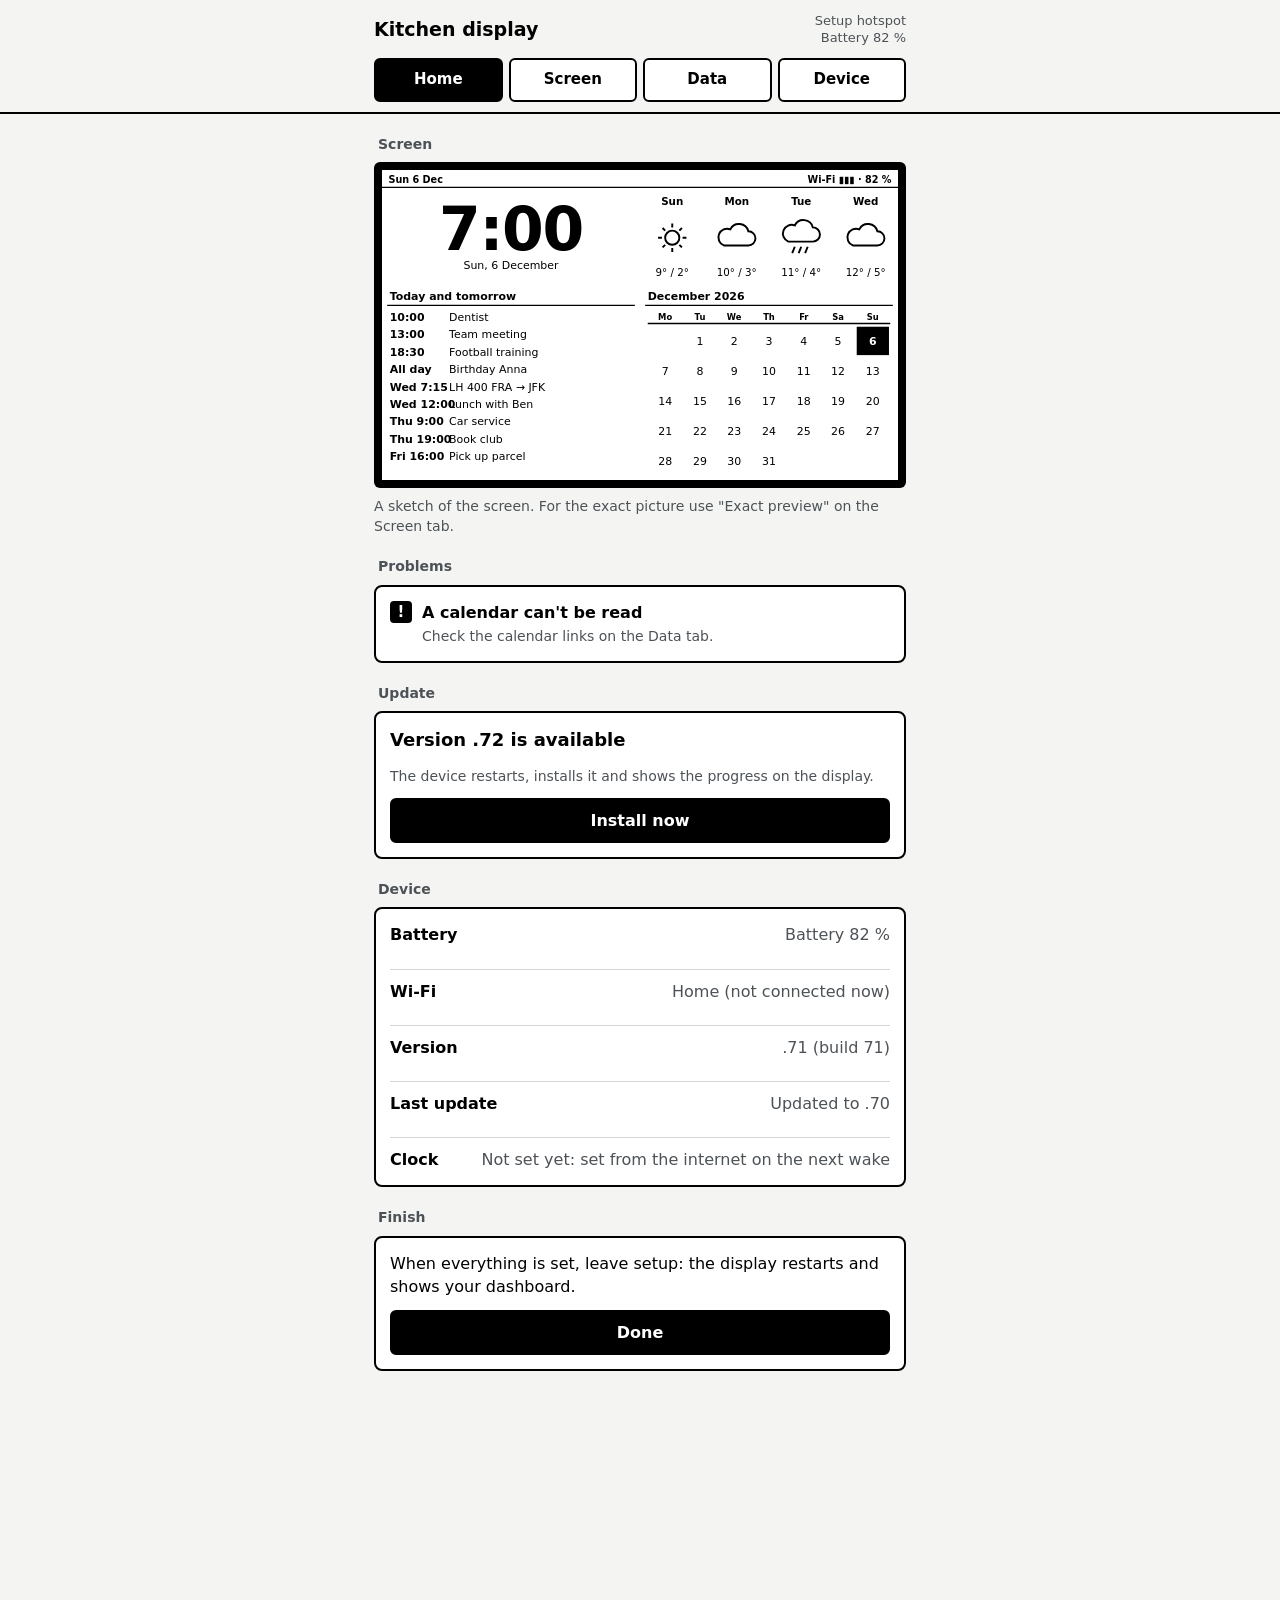
==== web/dev/index.html @ f46f5c61 "Stage 5: setup app and layout editor (build 71) The device serves a new setup app (web/, compiled in" ====
<!DOCTYPE html>
<html lang="en">
<head>
<meta charset="utf-8">
<meta name="viewport" content="width=device-width, initial-scale=1, viewport-fit=cover">
<title>Display setup (dev, mock device)</title>
<!-- Development page: the real app with a fake device (mock.js answers every /api/ call).
     Options in the address: ?first=1 first start, ?home=1 home network (code 123456),
     ?offline=1 no internet on the device, ?slow=1 slow answers, ?down=1 device doesn't answer,
     ?classic=1 Classic layout, ?mem=1 exact preview fails (503). Not part of the bundle. -->
<link rel="stylesheet" href="../app.css">
</head>
<body class="t-paper">
<div id="app"><div class="full"><p><span class="spin"></span>Loading…</p></div></div>
<script src="../layout.js"></script>
<script src="mock.js"></script>
<script src="../app.js"></script>
</body>
</html>
---- web/app.css ----
/* Setup app, "Paper" look (docs/plans/STAGE5_SETUP_APP.md, decision 4). System fonts only: the
   phone has no internet in setup mode. */
.t-paper {
  --bg: #f4f5f3; --s: #fff; --ink: #000; --mut: #4d5257; --sep: #d4d6d3; --hi: #e7e9e5;
  --r: 8px; --rs: 6px; --bw: 2px;
  --sans: system-ui, -apple-system, "Segoe UI", Roboto, "Helvetica Neue", Arial, sans-serif;
}
* { box-sizing: border-box; }
html { -webkit-text-size-adjust: 100%; }
body { margin: 0; background: var(--bg); color: var(--ink); font: 16px/1.45 var(--sans); }
button, input, select, textarea { font: inherit; color: inherit; }
:focus { outline: 3px solid var(--ink); outline-offset: 2px; }
:focus:not(:focus-visible) { outline: none; }
[hidden] { display: none !important; }
h1, h2, h3, p { margin: 0; }
.wrap { max-width: 560px; margin: 0 auto; padding: 0 14px 230px; }

/* header + tabs */
.top { position: sticky; top: 0; z-index: 3; background: var(--bg); border-bottom: var(--bw) solid var(--ink); }
.top .in { max-width: 560px; margin: 0 auto; padding: 10px 14px 0; }
.head { display: flex; align-items: center; justify-content: space-between; gap: 10px; min-height: 40px; }
.head h1 { font-size: 19px; font-weight: 750; overflow: hidden; text-overflow: ellipsis; white-space: nowrap; }
.head .st { font-size: 13px; color: var(--mut); text-align: right; line-height: 1.3; flex: 0 0 auto; }
.tabs { display: flex; gap: 6px; padding: 8px 0 10px; }
.tabs button { flex: 1; min-height: 44px; border: var(--bw) solid var(--ink); border-radius: var(--rs); background: var(--s); font-weight: 650; font-size: 15px; cursor: pointer; }
.tabs button[aria-selected="true"] { background: var(--ink); color: var(--s); }

/* sections, cards */
.lbl { font-size: 14px; font-weight: 650; color: var(--mut); margin: 20px 4px 8px; }
.card { background: var(--s); border: var(--bw) solid var(--ink); border-radius: var(--r); padding: 14px; }
.card + .card { margin-top: 10px; }
.card > * + * { margin-top: 12px; }
.note { font-size: 14px; color: var(--mut); }
.big { font-size: 18px; font-weight: 700; }
.row { display: flex; gap: 8px; align-items: center; }
.row > .grow { flex: 1; min-width: 0; }
.kv { display: flex; justify-content: space-between; gap: 12px; padding: 10px 0; border-top: 1px solid var(--sep); }
.kv:first-child { border-top: 0; padding-top: 0; }
.kv:last-child { padding-bottom: 0; }
.kv b { font-weight: 600; }
.kv span { text-align: right; color: var(--mut); }

/* fields */
.f > label, .f > .fl { display: block; font-weight: 650; margin-bottom: 6px; }
.f input, .f select, .f textarea { width: 100%; min-height: 44px; padding: 9px 11px; border: var(--bw) solid var(--ink); border-radius: var(--rs); background: var(--s); font-size: 16px; }
.f textarea { min-height: 140px; resize: vertical; line-height: 1.4; }
.f input::placeholder, .f textarea::placeholder { color: var(--mut); opacity: 1; }
.f .note { margin-top: 6px; }
.f.bad input, .f.bad select, .f.bad textarea { border-width: 3px; box-shadow: 0 0 0 2px var(--ink); }
.err { margin-top: 8px; font-weight: 650; display: flex; gap: 8px; align-items: flex-start; }
.err::before, .warn::before { content: "!"; flex: 0 0 22px; height: 22px; border-radius: 4px; background: var(--ink); color: var(--s); font-weight: 800; text-align: center; line-height: 22px; font-size: 15px; }
.msg { font-size: 15px; }
.msg.okm::before { content: "\2713\FE0E  "; font-weight: 800; }
.warn { display: flex; gap: 10px; align-items: flex-start; }
.warn b { display: block; }
.sub { padding: 12px; border: 1px solid var(--sep); border-radius: var(--rs); }
.sub > * + * { margin-top: 10px; }

/* buttons */
.btn { min-height: 44px; padding: 9px 14px; border: var(--bw) solid var(--ink); border-radius: var(--rs); background: var(--s); font-weight: 650; cursor: pointer; text-align: center; }
.btn.pri { background: var(--ink); color: var(--s); }
.btn.wide { width: 100%; }
.btn.sm { min-height: 44px; padding: 6px 10px; font-size: 15px; }
.btn:disabled { opacity: .45; cursor: default; }
.lnk { min-height: 44px; padding: 8px 4px; border: 0; background: none; text-decoration: underline; text-underline-offset: 3px; font-weight: 600; cursor: pointer; }
.btns { display: flex; gap: 8px; flex-wrap: wrap; }
.btns > .btn { flex: 1 1 0; }

/* switches and segmented choices */
.sw { display: flex; align-items: center; gap: 12px; width: 100%; min-height: 52px; padding: 8px 0; border: 0; background: none; text-align: left; cursor: pointer; }
.sw + .sw { border-top: 1px solid var(--sep); }
.sw .t { flex: 1; }
.sw .t small { display: block; color: var(--mut); font-size: 14px; }
.sw .k { flex: 0 0 52px; height: 30px; border: var(--bw) solid var(--ink); border-radius: 15px; position: relative; background: var(--s); }
.sw .k::after { content: ""; position: absolute; top: 3px; left: 3px; width: 20px; height: 20px; border-radius: 50%; background: var(--ink); }
.sw[aria-checked="true"] .k { background: var(--ink); }
.sw[aria-checked="true"] .k::after { left: 25px; background: var(--s); }
.seg { display: flex; border: var(--bw) solid var(--ink); border-radius: var(--rs); overflow: hidden; }
.seg button { flex: 1; min-height: 44px; border: 0; background: var(--s); font-weight: 600; cursor: pointer; padding: 6px 8px; }
.seg button + button { border-left: var(--bw) solid var(--ink); }
.seg button[aria-pressed="true"] { background: var(--ink); color: var(--s); }

/* lists of rows (boxes, networks, tasks) */
.list { background: var(--s); border: var(--bw) solid var(--ink); border-radius: var(--r); overflow: hidden; }
.it { display: flex; align-items: center; gap: 12px; width: 100%; min-height: 56px; padding: 10px 14px; border: 0; border-top: 1px solid var(--sep); background: none; text-align: left; cursor: pointer; }
.it:first-child { border-top: 0; }
.it .t { flex: 1; min-width: 0; }
.it .t small { display: block; color: var(--mut); font-size: 14px; }
.it .ch { color: var(--mut); font-size: 20px; }
.it.sel, .it[aria-pressed="true"] { background: var(--hi); box-shadow: inset 4px 0 0 var(--ink); }
.ico { width: 32px; height: 32px; flex: 0 0 32px; border-radius: 4px; background: var(--ink); color: var(--s); display: grid; place-items: center; font-size: 16px; line-height: 1; }
.ico.o { background: var(--s); color: var(--ink); border: var(--bw) dashed var(--ink); }
.bars { display: inline-flex; align-items: flex-end; gap: 2px; height: 16px; }
.bars i { width: 4px; background: var(--sep); }
.bars i.on { background: var(--ink); }
.tools { display: flex; gap: 8px; margin-top: 10px; }
.tools .btn { flex: 1; }

/* e-paper sketch: an SVG in 800 x 480 coordinates, scaled to the width */
.epd { background: var(--ink); border-radius: var(--rs); padding: 8px; }
.epd svg { display: block; width: 100%; height: auto; background: #fff; font-family: var(--sans); }
.epd img { display: block; width: 100%; height: auto; background: #fff; image-rendering: pixelated; }
.cap { font-size: 14px; color: var(--mut); margin-top: 8px; }

/* structures strip */
.strip { display: flex; gap: 8px; overflow-x: auto; padding: 2px 2px 8px; -webkit-overflow-scrolling: touch; }
.strip button { flex: 0 0 84px; padding: 7px 6px; border: var(--bw) solid var(--ink); border-radius: var(--rs); background: var(--s); font-size: 13px; line-height: 1.2; cursor: pointer; min-height: 44px; }
.strip button[aria-pressed="true"] { box-shadow: inset 0 0 0 3px var(--ink); font-weight: 700; }
.strip svg { display: block; width: 100%; height: auto; margin-bottom: 5px; }

/* tasks / birthdays editors */
.task { padding: 12px 0; border-top: 1px solid var(--sep); }
.task:first-child { border-top: 0; padding-top: 0; }
.task .row + .row { margin-top: 8px; }
.task input[type="text"] { flex: 1; min-width: 0; }
.task select, .task input[type="date"] { min-height: 44px; border: var(--bw) solid var(--ink); border-radius: var(--rs); background: var(--s); padding: 6px 8px; font-size: 16px; }
.task input[type="date"] { flex: 1; min-width: 0; }
.task input[type="text"] { min-height: 44px; border: var(--bw) solid var(--ink); border-radius: var(--rs); padding: 9px 11px; font-size: 16px; }
.task.done input[type="text"] { text-decoration: line-through; color: var(--mut); }
.chk { width: 44px; height: 44px; flex: 0 0 44px; display: grid; place-items: center; border: 0; background: none; cursor: pointer; padding: 0; }
.chk span { width: 26px; height: 26px; border: var(--bw) solid var(--ink); border-radius: 4px; display: grid; place-items: center; font-weight: 800; font-size: 17px; }
.chk[aria-checked="true"] span { background: var(--ink); color: var(--s); }
.x { width: 44px; height: 44px; flex: 0 0 44px; border: var(--bw) solid var(--ink); border-radius: var(--rs); background: var(--s); font-size: 18px; cursor: pointer; }
.grid3 { display: grid; grid-template-columns: 1fr 1.6fr 1.1fr; gap: 8px; }
.sugg { margin-top: 6px; }
.sugg .it { min-height: 48px; }

/* bottom bar */
.bar { position: fixed; left: 0; right: 0; bottom: 0; z-index: 4; background: var(--bg); border-top: var(--bw) solid var(--ink); padding: 10px 14px calc(12px + env(safe-area-inset-bottom, 0px)); }
.bar .in { max-width: 532px; margin: 0 auto; }
.bar .in > * + * { margin-top: 8px; }
.bar .btns > .btn { min-height: 48px; }

/* sheet, dialog, overlays */
.scrim { position: fixed; inset: 0; top: 0; left: 0; right: 0; bottom: 0; z-index: 8; background: rgba(0, 0, 0, .35); }
.sheet { position: fixed; left: 0; right: 0; bottom: 0; z-index: 9; max-height: 82vh; overflow-y: auto; background: var(--s); border-top: var(--bw) solid var(--ink); border-radius: 14px 14px 0 0; padding: 10px 14px calc(18px + env(safe-area-inset-bottom, 0px)); }
.sheet .in { max-width: 532px; margin: 0 auto; }
.sheet .in > * + * { margin-top: 10px; }
.sheet h2 { font-size: 18px; }
.grab { width: 40px; height: 5px; border-radius: 3px; background: var(--sep); margin: 0 auto 6px; }
.wgrid { display: grid; grid-template-columns: 1fr 1fr; gap: 8px; }
.wgrid button { display: flex; gap: 10px; align-items: center; min-height: 56px; padding: 8px 10px; border: var(--bw) solid var(--ink); border-radius: var(--rs); background: var(--bg); text-align: left; cursor: pointer; font-size: 15px; line-height: 1.25; }
.wgrid button small { display: block; font-size: 13px; color: var(--mut); }
.wgrid button:disabled { opacity: .5; cursor: not-allowed; }
.wgrid button[aria-pressed="true"] { box-shadow: inset 0 0 0 3px var(--ink); background: var(--s); font-weight: 700; }
.full { min-height: 100vh; display: flex; align-items: center; justify-content: center; padding: 24px 18px; }
.full .card { max-width: 440px; width: 100%; }
.full h1 { font-size: 24px; line-height: 1.2; }
.code { font-size: 28px !important; letter-spacing: .3em; text-align: center; font-variant-numeric: tabular-nums; }
.spin { display: inline-block; width: 18px; height: 18px; border: 3px solid var(--sep); border-top-color: var(--ink); border-radius: 50%; animation: sp 1s linear infinite; vertical-align: -3px; margin-right: 8px; }
@keyframes sp { to { transform: rotate(360deg); } }
.toast { position: fixed; left: 50%; top: 12px; transform: translateX(-50%); z-index: 10; max-width: 92vw; background: var(--ink); color: var(--s); padding: 10px 16px; border-radius: var(--rs); font-weight: 600; }

/* first-start guide */
.steps { display: flex; gap: 4px; margin: 4px 0 10px; }
.steps i { flex: 1; height: 6px; border-radius: 3px; background: var(--sep); }
.steps i.on { background: var(--ink); }
details > summary { list-style: none; cursor: pointer; min-height: 44px; display: flex; align-items: center; font-weight: 650; }
details > summary::-webkit-details-marker { display: none; }
details > summary::before { content: "\25B8\FE0E"; margin-right: 8px; }
details[open] > summary::before { content: "\25BE\FE0E"; }
@media (prefers-reduced-motion: reduce) { .spin { animation-duration: 3s; } }
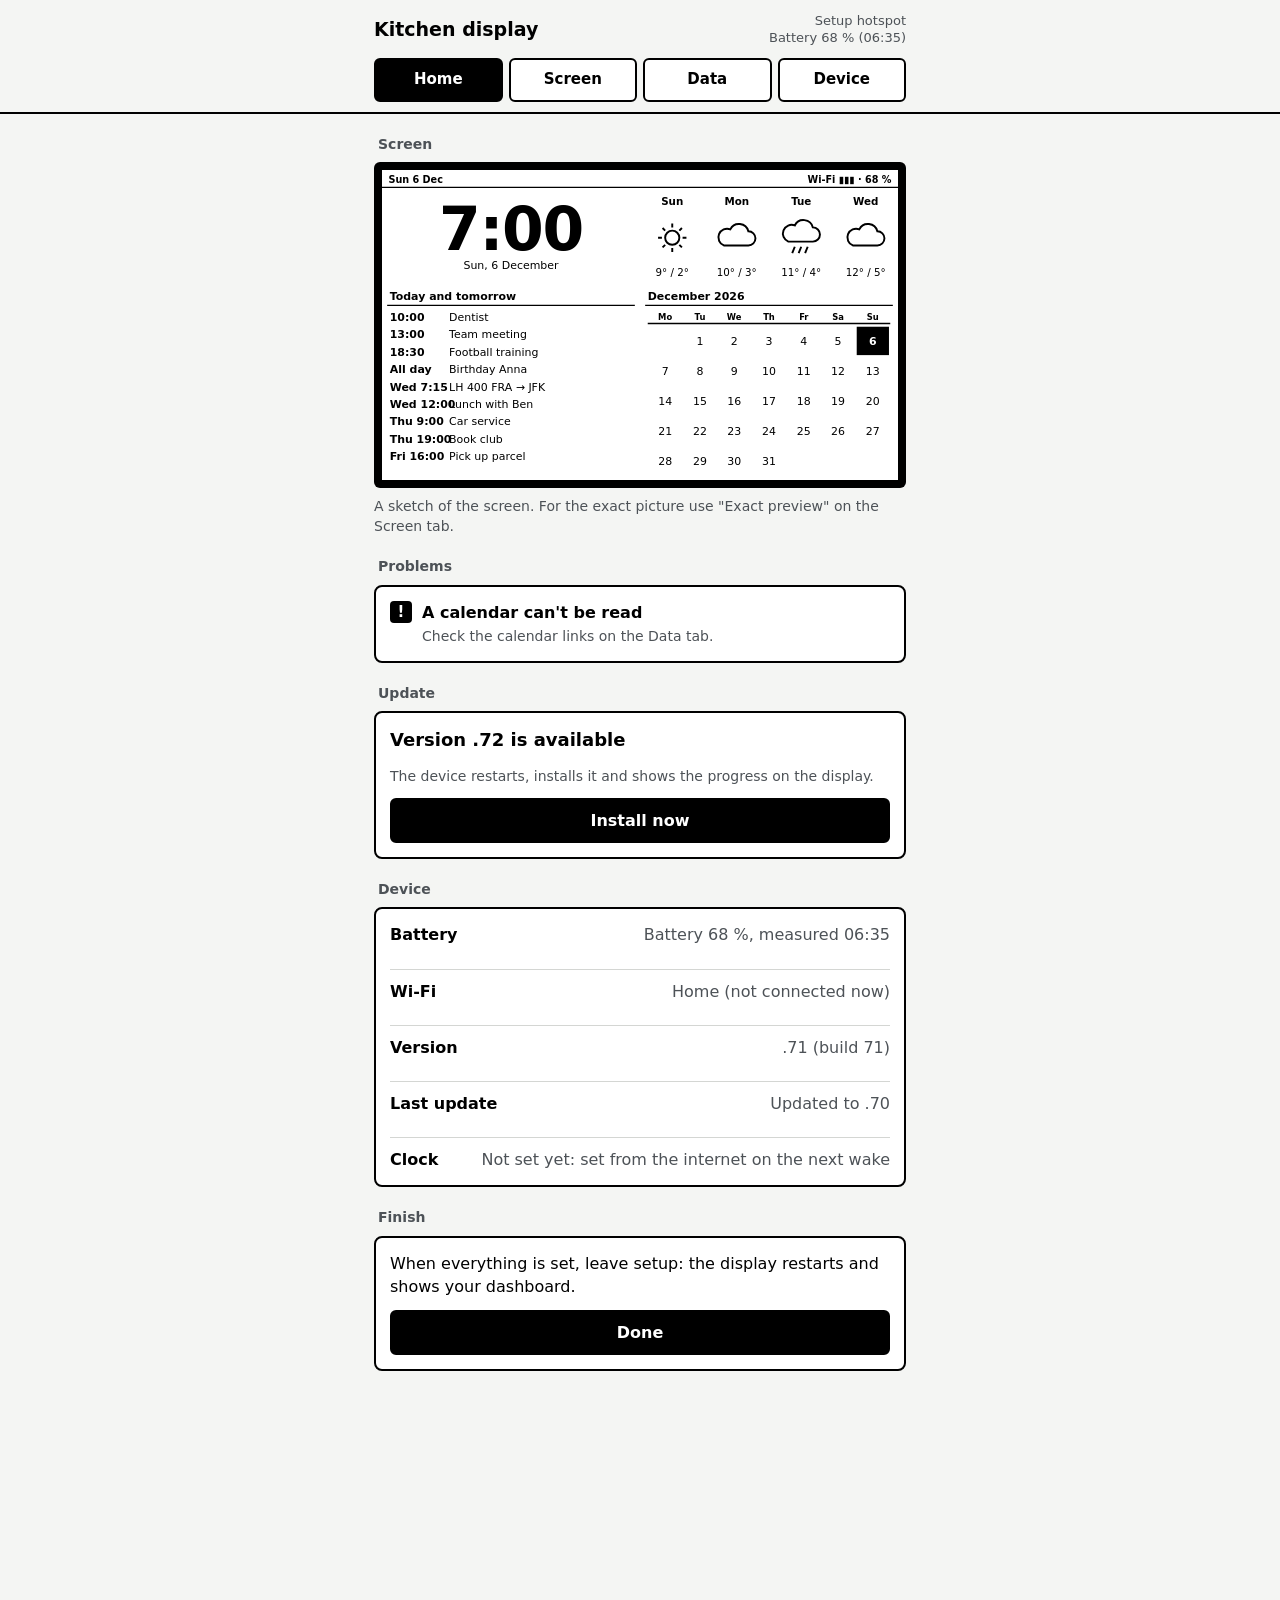
==== commit 9b1327b5: "Stage 6 part 1: clock interval, night quiet hours, battery saver (build 75) Clock refresh as a setti" ====
--- a/web/dev/index.html
+++ b/web/dev/index.html
@@ -7,7 +7,7 @@
 <!-- Development page: the real app with a fake device (mock.js answers every /api/ call).
      Options in the address: ?first=1 first start, ?home=1 home network (code 123456),
      ?offline=1 no internet on the device, ?slow=1 slow answers, ?down=1 device doesn't answer,
-     ?classic=1 Classic layout, ?mem=1 exact preview fails (503). Not part of the bundle. -->
+     ?classic=1 Classic layout, ?mem=1 exact preview fails (503), ?lowbat=1 diagnostics without a battery, ?saver=1 battery saver on. Not part of the bundle. -->
 <link rel="stylesheet" href="../app.css">
 </head>
 <body class="t-paper">
--- a/web/app.css
+++ b/web/app.css
@@ -159,4 +159,16 @@
 details > summary::-webkit-details-marker { display: none; }
 details > summary::before { content: "\25B8\FE0E"; margin-right: 8px; }
 details[open] > summary::before { content: "\25BE\FE0E"; }
+/* diagnostics */
+.dh { font-size: 16px; margin-top: 18px !important; }
+.chart svg { display: block; width: 100%; height: auto; font-family: var(--sans); }
+.tblw { overflow-x: auto; }
+.tbl { width: 100%; border-collapse: collapse; font-size: 14px; }
+.tbl th { text-align: left; font-weight: 650; padding: 4px 6px 6px 0; border-bottom: var(--bw) solid var(--ink); }
+.tbl td { padding: 7px 6px 7px 0; border-top: 1px solid var(--sep); vertical-align: top; }
+.tag { display: inline-block; margin-left: 6px; padding: 0 5px; border: var(--bw) solid var(--ink); border-radius: 4px; font-size: 12px; font-weight: 700; }
+.log { max-height: 60vh; overflow-y: auto; border: var(--bw) solid var(--ink); border-radius: var(--rs); padding: 4px 10px 10px; background: var(--bg); }
+.log pre { margin: 0; font: 13px/1.45 ui-monospace, Menlo, Consolas, "Roboto Mono", monospace; white-space: pre-wrap; word-break: break-word; }
+.logd { font-size: 13px; color: var(--mut); margin: 8px 0 2px; position: sticky; top: 0; background: var(--bg); }
+a.btn { display: inline-flex; align-items: center; justify-content: center; text-decoration: none; color: var(--ink); }
 @media (prefers-reduced-motion: reduce) { .spin { animation-duration: 3s; } }
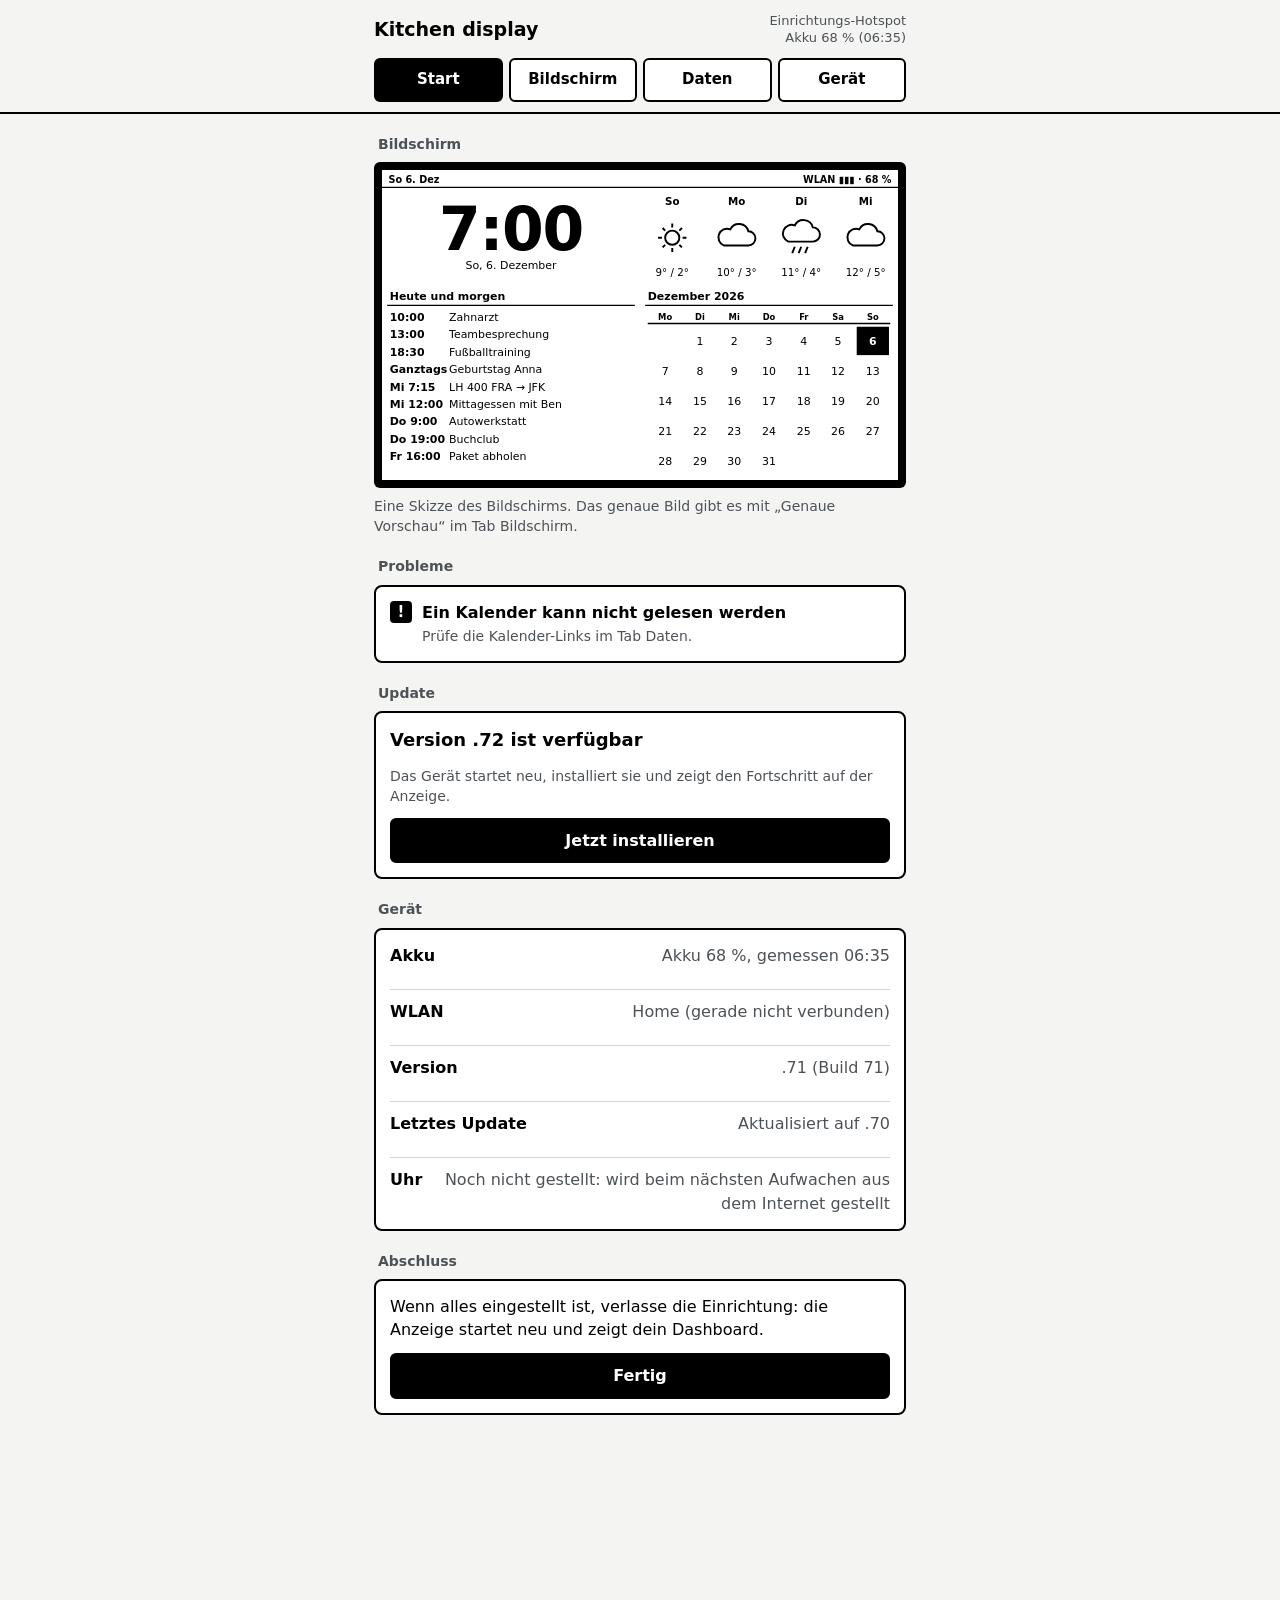
==== commit 11085c61: "Build 78: German and English, own stock names, automatic beta releases German and English for the sc" ====
--- a/web/dev/index.html
+++ b/web/dev/index.html
@@ -1,5 +1,5 @@
 <!DOCTYPE html>
-<html lang="en">
+<html lang="de">
 <head>
 <meta charset="utf-8">
 <meta name="viewport" content="width=device-width, initial-scale=1, viewport-fit=cover">
@@ -7,12 +7,13 @@
 <!-- Development page: the real app with a fake device (mock.js answers every /api/ call).
      Options in the address: ?first=1 first start, ?home=1 home network (code 123456),
      ?offline=1 no internet on the device, ?slow=1 slow answers, ?down=1 device doesn't answer,
-     ?classic=1 Classic layout, ?mem=1 exact preview fails (503), ?lowbat=1 diagnostics without a battery, ?saver=1 battery saver on. Not part of the bundle. -->
+     ?classic=1 Classic layout, ?mem=1 exact preview fails (503), ?lowbat=1 diagnostics without a battery, ?saver=1 battery saver on, ?lang=en device in English (default German). Not part of the bundle. -->
 <link rel="stylesheet" href="../app.css">
 </head>
 <body class="t-paper">
-<div id="app"><div class="full"><p><span class="spin"></span>Loading…</p></div></div>
+<div id="app"><div class="full"><p><span class="spin"></span>Lade… / Loading…</p></div></div>
 <script src="../layout.js"></script>
+<script src="../i18n.js"></script>
 <script src="mock.js"></script>
 <script src="../app.js"></script>
 </body>
--- a/web/app.css
+++ b/web/app.css
@@ -107,6 +107,8 @@
 .strip button { flex: 0 0 84px; padding: 7px 6px; border: var(--bw) solid var(--ink); border-radius: var(--rs); background: var(--s); font-size: 13px; line-height: 1.2; cursor: pointer; min-height: 44px; }
 .strip button[aria-pressed="true"] { box-shadow: inset 0 0 0 3px var(--ink); font-weight: 700; }
 .strip svg { display: block; width: 100%; height: auto; margin-bottom: 5px; }
+.strip.big button { flex-basis: 128px; }
+@media (min-width: 600px) { .strip { flex-wrap: wrap; overflow-x: visible; } }
 
 /* tasks / birthdays editors */
 .task { padding: 12px 0; border-top: 1px solid var(--sep); }
